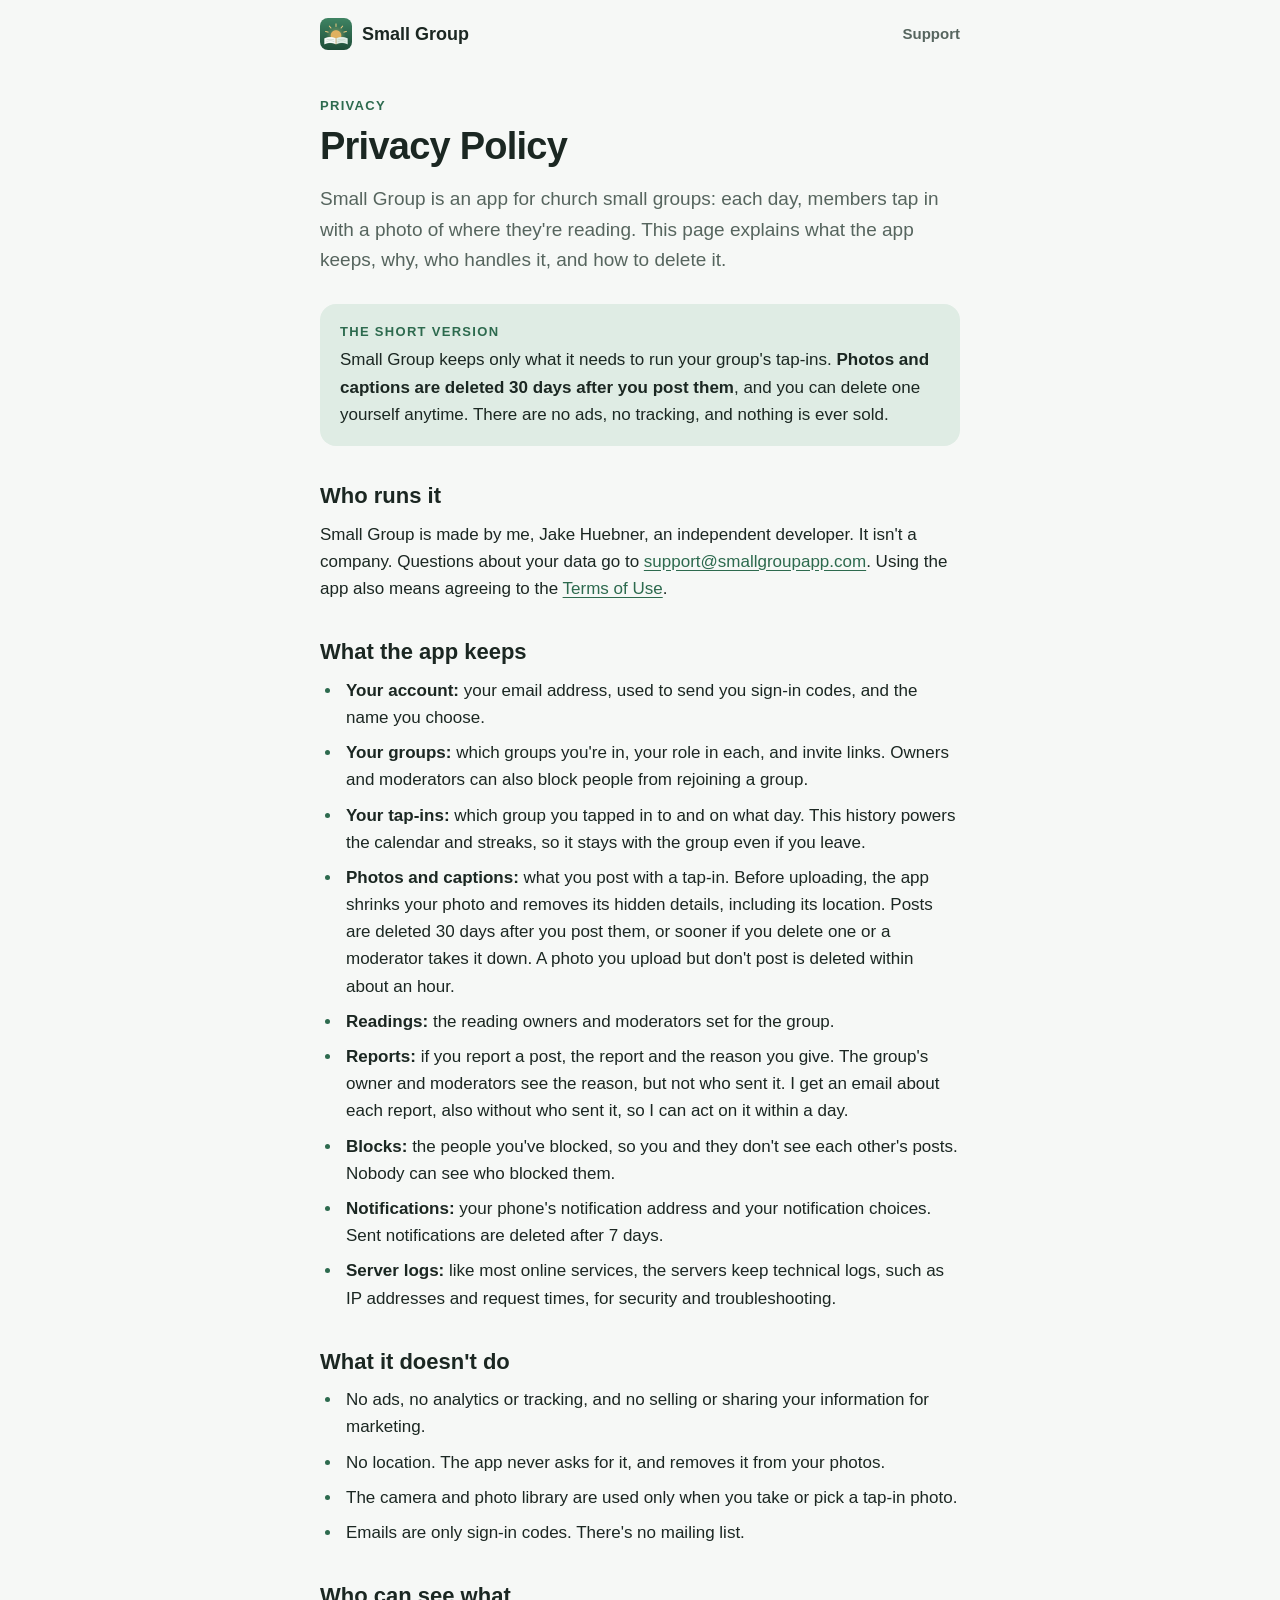
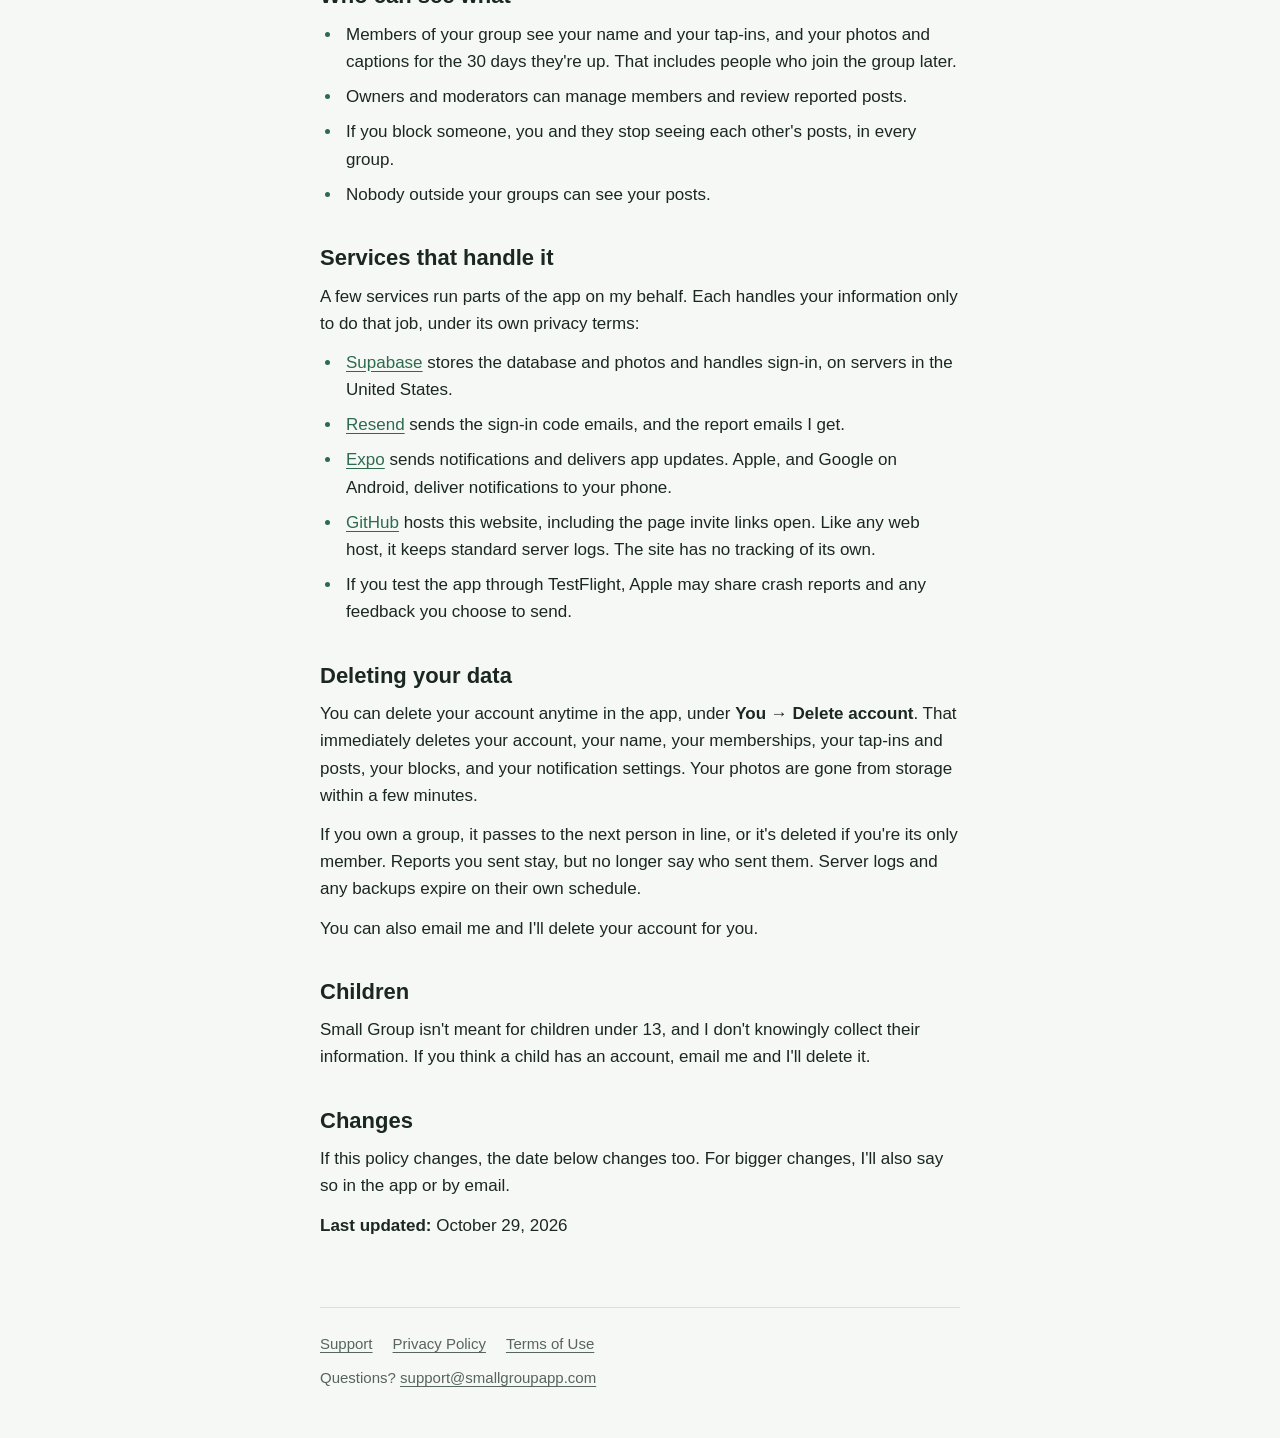
==== privacy/index.html @ ca9e0a17 "Small Group website" ====
<!DOCTYPE html>
<html lang="en">
    <head>
        <meta charset="UTF-8">
        <meta name="viewport" content="width=device-width, initial-scale=1.0">
        <meta name="theme-color" content="#F6F8F6" media="(prefers-color-scheme: light)">
        <meta name="theme-color" content="#121815" media="(prefers-color-scheme: dark)">

        <title>Privacy Policy · Small Group</title>
        <meta name="description" content="What the Small Group app keeps, why, who handles it, and how to delete it.">
        <link rel="canonical" href="https://smallgroupapp.com/privacy/">

        <link rel="icon" type="image/png" href="/assets/icon-64.png">
        <link rel="apple-touch-icon" href="/assets/apple-touch-icon.png">
        <link rel="stylesheet" href="/style.css?v=1">
    </head>

    <body>
        <header class="site-header">
            <a href="/" class="brand"><img src="/assets/icon-64.png" alt="" width="32" height="32">Small Group</a>
            <nav class="site-nav" aria-label="Site">
                <a href="/support/">Support</a>
            </nav>
        </header>

        <main class="page">
            <p class="eyebrow">Privacy</p>
            <h1>Privacy Policy</h1>

            <p class="lead">
                Small Group is an app for church small groups: each day, members tap in with a
                photo of where they're reading. This page explains what the app keeps, why,
                who handles it, and how to delete it.
            </p>

            <div class="callout">
                <span class="callout-label">The short version</span>
                <p>
                    Small Group keeps only what it needs to run your group's tap-ins.
                    <strong>Photos and captions are deleted 30 days after you post them</strong>,
                    and you can delete one yourself anytime. There are no ads, no tracking, and
                    nothing is ever sold.
                </p>
            </div>

            <section class="section">
                <h2>Who runs it</h2>
                <p>
                    Small Group is made by me, Jake Huebner, an independent developer. It isn't
                    a company. Questions about your data go to
                    <a href="mailto:support@smallgroupapp.com">support@smallgroupapp.com</a>.
                    Using the app also means agreeing to the <a href="/terms/">Terms of Use</a>.
                </p>
            </section>

            <section class="section">
                <h2>What the app keeps</h2>
                <ul class="list">
                    <li><strong>Your account:</strong> your email address, used to send you sign-in codes, and the name you choose.</li>
                    <li><strong>Your groups:</strong> which groups you're in, your role in each, and invite links. Owners and moderators can also block people from rejoining a group.</li>
                    <li><strong>Your tap-ins:</strong> which group you tapped in to and on what day. This history powers the calendar and streaks, so it stays with the group even if you leave.</li>
                    <li><strong>Photos and captions:</strong> what you post with a tap-in. Before uploading, the app shrinks your photo and removes its hidden details, including its location. Posts are deleted 30 days after you post them, or sooner if you delete one or a moderator takes it down. A photo you upload but don't post is deleted within about an hour.</li>
                    <li><strong>Readings:</strong> the reading owners and moderators set for the group.</li>
                    <li><strong>Reports:</strong> if you report a post, the report and the reason you give. The group's owner and moderators see the reason, but not who sent it. I get an email about each report, also without who sent it, so I can act on it within a day.</li>
                    <li><strong>Blocks:</strong> the people you've blocked, so you and they don't see each other's posts. Nobody can see who blocked them.</li>
                    <li><strong>Notifications:</strong> your phone's notification address and your notification choices. Sent notifications are deleted after 7 days.</li>
                    <li><strong>Server logs:</strong> like most online services, the servers keep technical logs, such as IP addresses and request times, for security and troubleshooting.</li>
                </ul>
            </section>

            <section class="section">
                <h2>What it doesn't do</h2>
                <ul class="list">
                    <li>No ads, no analytics or tracking, and no selling or sharing your information for marketing.</li>
                    <li>No location. The app never asks for it, and removes it from your photos.</li>
                    <li>The camera and photo library are used only when you take or pick a tap-in photo.</li>
                    <li>Emails are only sign-in codes. There's no mailing list.</li>
                </ul>
            </section>

            <section class="section">
                <h2>Who can see what</h2>
                <ul class="list">
                    <li>Members of your group see your name and your tap-ins, and your photos and captions for the 30 days they're up. That includes people who join the group later.</li>
                    <li>Owners and moderators can manage members and review reported posts.</li>
                    <li>If you block someone, you and they stop seeing each other's posts, in every group.</li>
                    <li>Nobody outside your groups can see your posts.</li>
                </ul>
            </section>

            <section class="section">
                <h2>Services that handle it</h2>
                <p>
                    A few services run parts of the app on my behalf. Each handles your
                    information only to do that job, under its own privacy terms:
                </p>
                <ul class="list">
                    <li><a href="https://supabase.com/privacy" target="_blank" rel="noopener noreferrer">Supabase</a> stores the database and photos and handles sign-in, on servers in the United States.</li>
                    <li><a href="https://resend.com/legal/privacy-policy" target="_blank" rel="noopener noreferrer">Resend</a> sends the sign-in code emails, and the report emails I get.</li>
                    <li><a href="https://expo.dev/privacy" target="_blank" rel="noopener noreferrer">Expo</a> sends notifications and delivers app updates. Apple, and Google on Android, deliver notifications to your phone.</li>
                    <li><a href="https://docs.github.com/en/site-policy/privacy-policies/github-general-privacy-statement" target="_blank" rel="noopener noreferrer">GitHub</a> hosts this website, including the page invite links open. Like any web host, it keeps standard server logs. The site has no tracking of its own.</li>
                    <li>If you test the app through TestFlight, Apple may share crash reports and any feedback you choose to send.</li>
                </ul>
            </section>

            <section class="section">
                <h2>Deleting your data</h2>
                <p>
                    You can delete your account anytime in the app, under <strong>You &rarr;
                    Delete account</strong>. That immediately deletes your account, your name,
                    your memberships, your tap-ins and posts, your blocks, and your notification
                    settings. Your photos are gone from storage within a few minutes.
                </p>
                <p>
                    If you own a group, it passes to the next person in line, or it's deleted if
                    you're its only member. Reports you sent stay, but no longer say who sent
                    them. Server logs and any backups expire on their own schedule.
                </p>
                <p>
                    You can also email me and I'll delete your account for you.
                </p>
            </section>

            <section class="section">
                <h2>Children</h2>
                <p>
                    Small Group isn't meant for children under 13, and I don't knowingly collect
                    their information. If you think a child has an account, email me and I'll
                    delete it.
                </p>
            </section>

            <section class="section">
                <h2>Changes</h2>
                <p>
                    If this policy changes, the date below changes too. For bigger changes, I'll
                    also say so in the app or by email.
                </p>
                <p><strong>Last updated:</strong> October 29, 2026</p>
            </section>
        </main>

        <footer class="site-footer">
            <nav aria-label="More">
                <a href="/support/">Support</a>
                <a href="/privacy/" aria-current="page">Privacy Policy</a>
                <a href="/terms/">Terms of Use</a>
            </nav>
            <p>Questions? <a href="mailto:support@smallgroupapp.com">support@smallgroupapp.com</a></p>
        </footer>
    </body>
</html>
---- style.css ----
/* Small Group's website. The colors are the app's own (see
   mobile/src/constants/colors.ts in the SmallGroup repo), and like the app,
   the site follows the phone's light or dark setting. */

:root
{
    color-scheme: light dark;

    --background: #F6F8F6;
    --card: #FFFFFF;
    --text: #1B2722;
    --muted: #56655E;
    --line: #D9E1DC;
    --accent: #2D6A4E;
    --on-accent: #FFFFFF;
    --accent-soft: #DFECE4;

    /* The green band at the top of the home and invite pages, from the app icon. */
    --band-top: #3F8566;
    --band-bottom: #234F3C;
    --band-text: #F6F8F6;
    --band-muted: #D2E5D9;
    --sun: #F5DCAB;

    --font: -apple-system, BlinkMacSystemFont, "Segoe UI", Roboto, Helvetica, Arial, sans-serif;
    --width: 680px;
    --radius: 16px;
}

@media (prefers-color-scheme: dark)
{
    :root
    {
        --background: #121815;
        --card: #19211D;
        --text: #E4ECE7;
        --muted: #A0AEA7;
        --line: #29332F;
        --accent: #7AC49E;
        --on-accent: #0C1912;
        --accent-soft: #1C3126;

        --band-top: #2A5C46;
        --band-bottom: #17352A;
    }
}

*,
*::before,
*::after
{
    box-sizing: border-box;
}

html
{
    -webkit-text-size-adjust: 100%;
}

body
{
    margin: 0;
    background: var(--background);
    color: var(--text);
    font: 17px/1.6 var(--font);
    -webkit-font-smoothing: antialiased;
}

img,
svg
{
    display: block;
}

a
{
    color: var(--accent);
    text-underline-offset: 3px;
}

a:hover
{
    text-decoration-thickness: 2px;
}

a:focus-visible
{
    outline: 3px solid var(--accent);
    outline-offset: 3px;
    border-radius: 6px;
}

/* Keeps hidden things hidden, even ones whose class sets a display. */
[hidden]
{
    display: none !important;
}

/* ---------- Header and footer ---------- */

.site-header
{
    display: flex;
    align-items: center;
    justify-content: space-between;
    gap: 16px;
    max-width: var(--width);
    margin: 0 auto;
    padding: 18px 20px;
}

.brand
{
    display: inline-flex;
    align-items: center;
    gap: 10px;
    color: var(--text);
    font-size: 18px;
    font-weight: 700;
    text-decoration: none;
}

.brand img
{
    width: 32px;
    height: 32px;
    border-radius: 8px;
}

.site-nav a
{
    color: var(--muted);
    font-size: 15px;
    font-weight: 600;
    text-decoration: none;
}

.site-nav a:hover
{
    color: var(--accent);
}

.site-footer
{
    max-width: var(--width);
    margin: 0 auto;
    padding: 0 20px 48px;
    color: var(--muted);
    font-size: 15px;
}

.site-footer nav
{
    display: flex;
    flex-wrap: wrap;
    gap: 6px 20px;
    padding-top: 24px;
    border-top: 1px solid var(--line);
}

.site-footer a
{
    color: var(--muted);
}

.site-footer p
{
    margin: 10px 0 0;
}

/* ---------- The green band ---------- */

.band
{
    padding-bottom: 64px;
    /* A soft glow behind the sun, like the one on the app icon. */
    background:
        radial-gradient(340px 220px at 50% 165px, rgba(235, 198, 125, 0.28), transparent 70%),
        linear-gradient(180deg, var(--band-top), var(--band-bottom));
    /* Curves along the bottom, like the pages of the open book. */
    border-bottom-left-radius: 50% 44px;
    border-bottom-right-radius: 50% 44px;
    color: var(--band-text);
}

.band .brand,
.band .site-nav a
{
    color: var(--band-text);
}

.hero
{
    max-width: var(--width);
    margin: 0 auto;
    padding: 20px 20px 0;
    text-align: center;
}

.hero-art
{
    width: 150px;
    height: 150px;
    margin: 0 auto 18px;
}

.hero h1
{
    margin: 0;
    font-size: clamp(36px, 10vw, 46px);
    line-height: 1.1;
    letter-spacing: -0.02em;
}

.hero-subtitle
{
    margin: 8px 0 0;
    color: var(--sun);
    font-size: 14px;
    font-weight: 700;
    letter-spacing: 0.1em;
    text-transform: uppercase;
}

.hero-lead
{
    max-width: 30em;
    margin: 18px auto 0;
    color: var(--band-muted);
    font-size: 19px;
}

.badge
{
    display: inline-block;
    margin: 26px 0 0;
    padding: 10px 20px;
    border: 1px solid rgba(246, 248, 246, 0.45);
    border-radius: 999px;
    font-size: 15px;
    font-weight: 600;
}

/* ---------- Pages ---------- */

.page
{
    max-width: var(--width);
    margin: 0 auto;
    padding: 12px 20px 56px;
}

.eyebrow
{
    margin: 16px 0 8px;
    color: var(--accent);
    font-size: 13px;
    font-weight: 700;
    letter-spacing: 0.1em;
    text-transform: uppercase;
}

.page h1
{
    margin: 0;
    font-size: clamp(30px, 8vw, 38px);
    line-height: 1.15;
    letter-spacing: -0.02em;
}

.lead
{
    margin: 16px 0 0;
    color: var(--muted);
    font-size: 19px;
}

.callout
{
    margin: 28px 0 0;
    padding: 18px 20px;
    background: var(--accent-soft);
    border-radius: var(--radius);
}

.callout-label
{
    display: block;
    margin-bottom: 4px;
    color: var(--accent);
    font-size: 13px;
    font-weight: 700;
    letter-spacing: 0.1em;
    text-transform: uppercase;
}

.callout p
{
    margin: 0;
}

.section
{
    margin-top: 36px;
}

.section h2
{
    margin: 0 0 10px;
    font-size: 22px;
    line-height: 1.3;
}

.section p
{
    margin: 0 0 12px;
}

.list
{
    margin: 0;
    padding-left: 22px;
}

.list li
{
    margin: 8px 0;
    padding-left: 4px;
}

.list li::marker
{
    color: var(--accent);
}

.button
{
    display: inline-block;
    padding: 13px 26px;
    background: var(--accent);
    border-radius: 999px;
    color: var(--on-accent);
    font-weight: 700;
    text-decoration: none;
}

.button:hover
{
    filter: brightness(1.08);
}

/* ---------- Home ---------- */

.features
{
    display: grid;
    gap: 12px;
    margin: 8px 0 0;
    padding: 0;
    list-style: none;
}

.feature
{
    display: flex;
    align-items: flex-start;
    gap: 16px;
    padding: 18px 20px;
    background: var(--card);
    border: 1px solid var(--line);
    border-radius: var(--radius);
}

.feature-icon
{
    display: grid;
    flex: none;
    place-items: center;
    width: 44px;
    height: 44px;
    background: var(--accent-soft);
    border-radius: 12px;
    color: var(--accent);
}

.feature h2
{
    margin: 0 0 2px;
    font-size: 18px;
    line-height: 1.35;
}

.feature p
{
    margin: 0;
    color: var(--muted);
}

.fine-print
{
    margin: 24px 0 0;
    color: var(--muted);
    font-size: 15px;
    text-align: center;
}
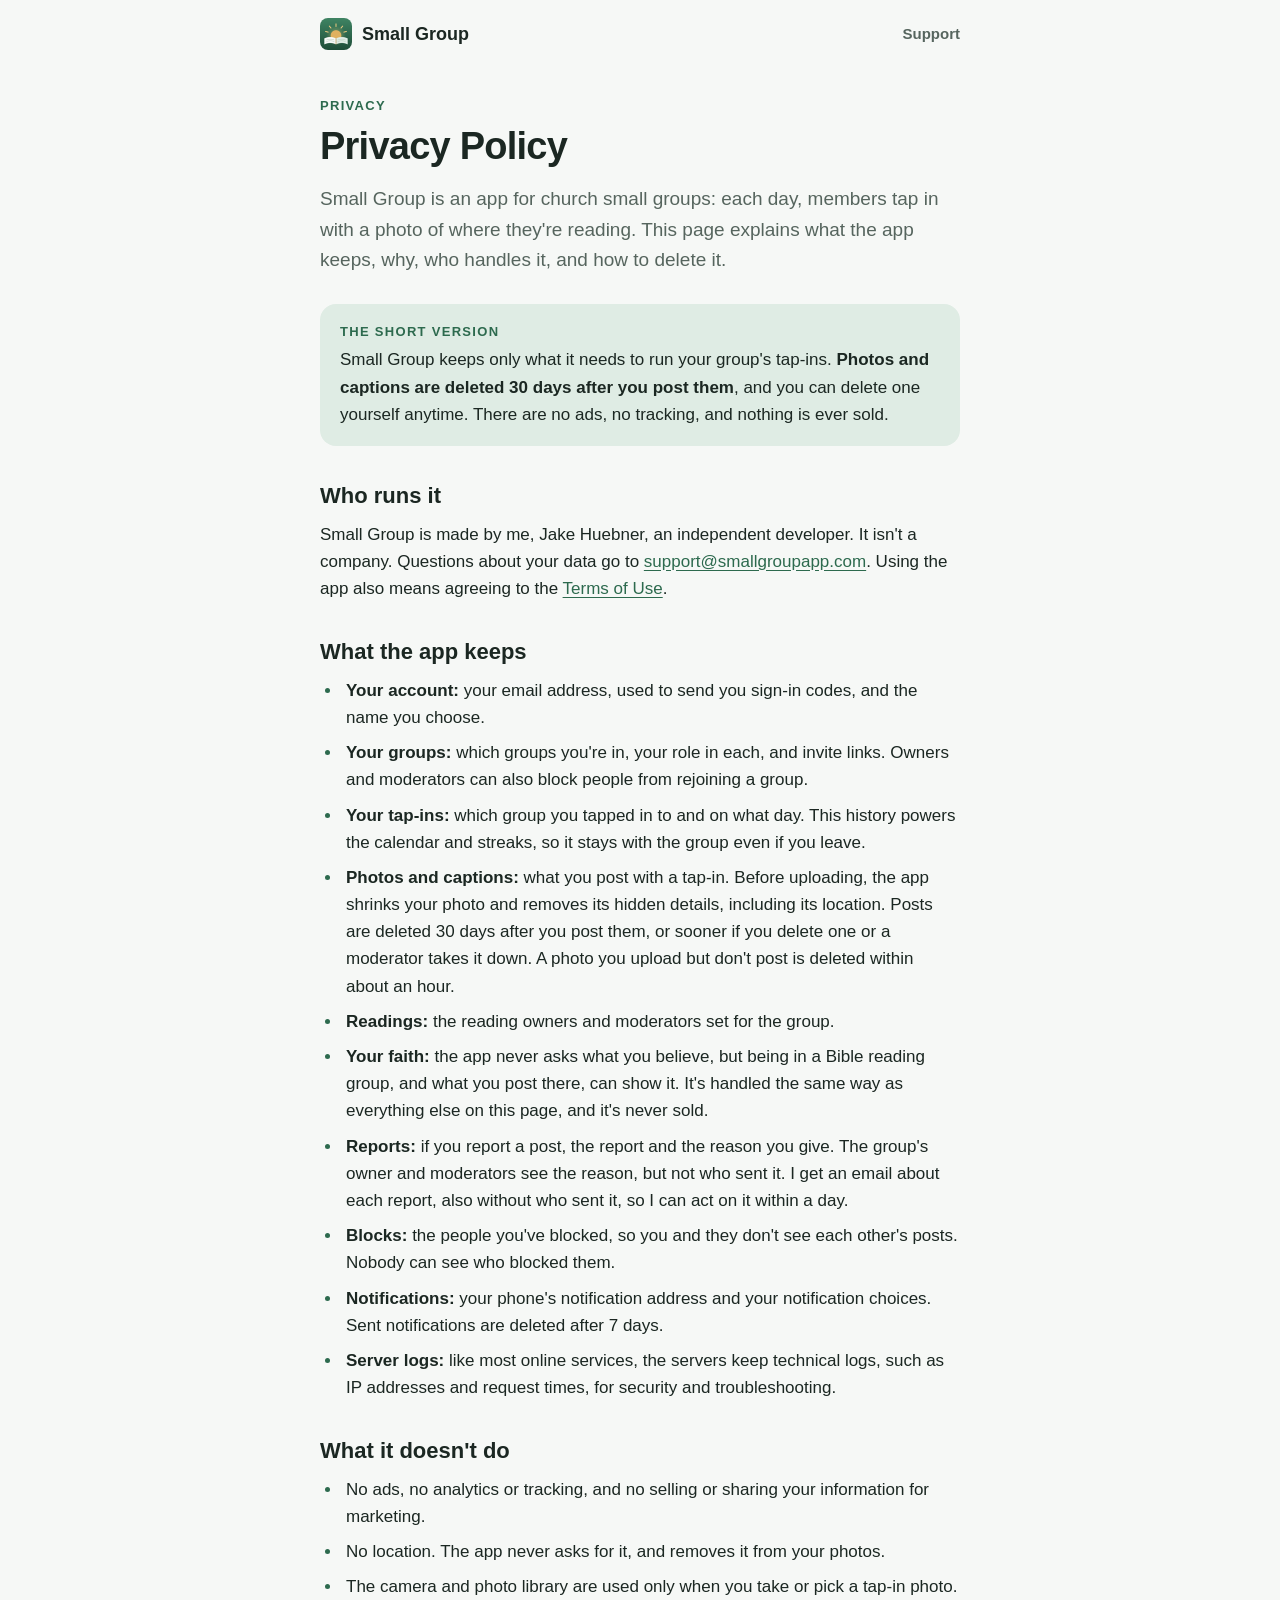
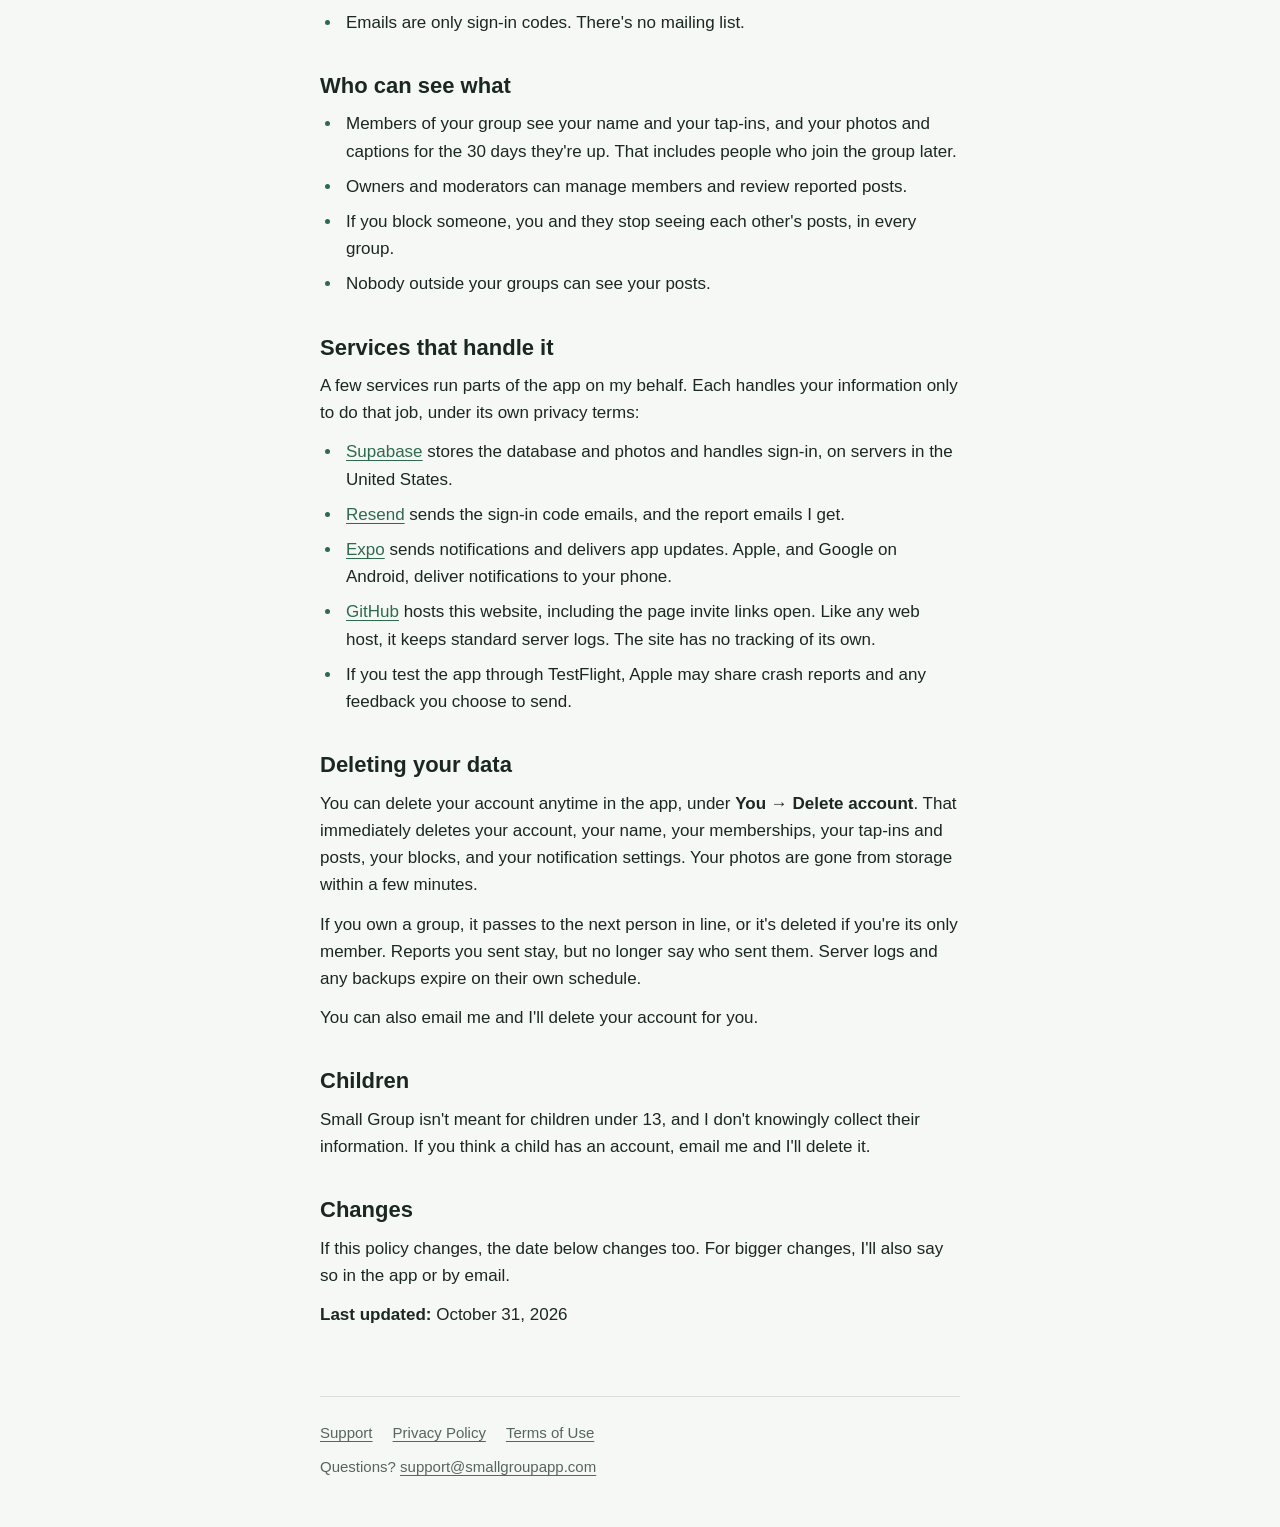
==== commit b02b9982: "Say that being in a Bible group can show someone's faith" ====
--- a/privacy/index.html
+++ b/privacy/index.html
@@ -61,6 +61,7 @@
                     <li><strong>Your tap-ins:</strong> which group you tapped in to and on what day. This history powers the calendar and streaks, so it stays with the group even if you leave.</li>
                     <li><strong>Photos and captions:</strong> what you post with a tap-in. Before uploading, the app shrinks your photo and removes its hidden details, including its location. Posts are deleted 30 days after you post them, or sooner if you delete one or a moderator takes it down. A photo you upload but don't post is deleted within about an hour.</li>
                     <li><strong>Readings:</strong> the reading owners and moderators set for the group.</li>
+                    <li><strong>Your faith:</strong> the app never asks what you believe, but being in a Bible reading group, and what you post there, can show it. It's handled the same way as everything else on this page, and it's never sold.</li>
                     <li><strong>Reports:</strong> if you report a post, the report and the reason you give. The group's owner and moderators see the reason, but not who sent it. I get an email about each report, also without who sent it, so I can act on it within a day.</li>
                     <li><strong>Blocks:</strong> the people you've blocked, so you and they don't see each other's posts. Nobody can see who blocked them.</li>
                     <li><strong>Notifications:</strong> your phone's notification address and your notification choices. Sent notifications are deleted after 7 days.</li>
@@ -136,7 +137,7 @@
                     If this policy changes, the date below changes too. For bigger changes, I'll
                     also say so in the app or by email.
                 </p>
-                <p><strong>Last updated:</strong> October 29, 2026</p>
+                <p><strong>Last updated:</strong> October 31, 2026</p>
             </section>
         </main>
 
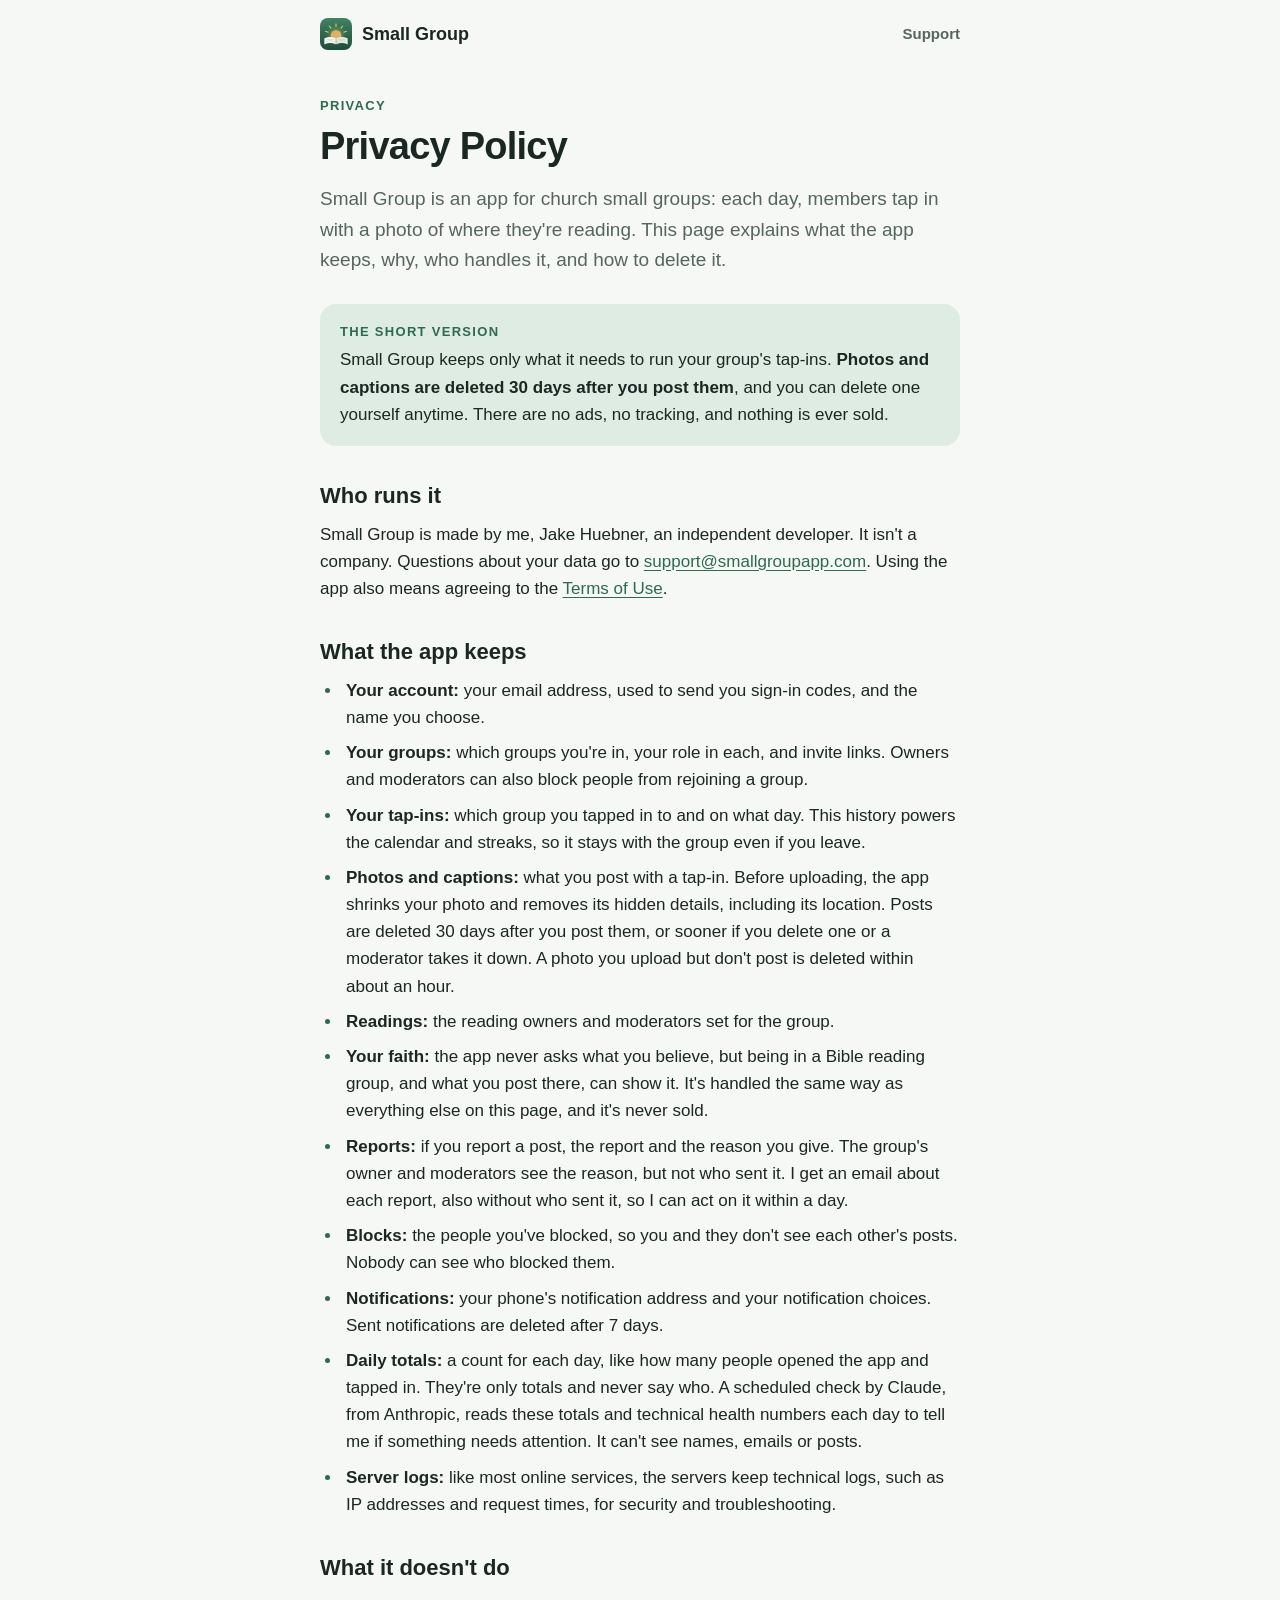
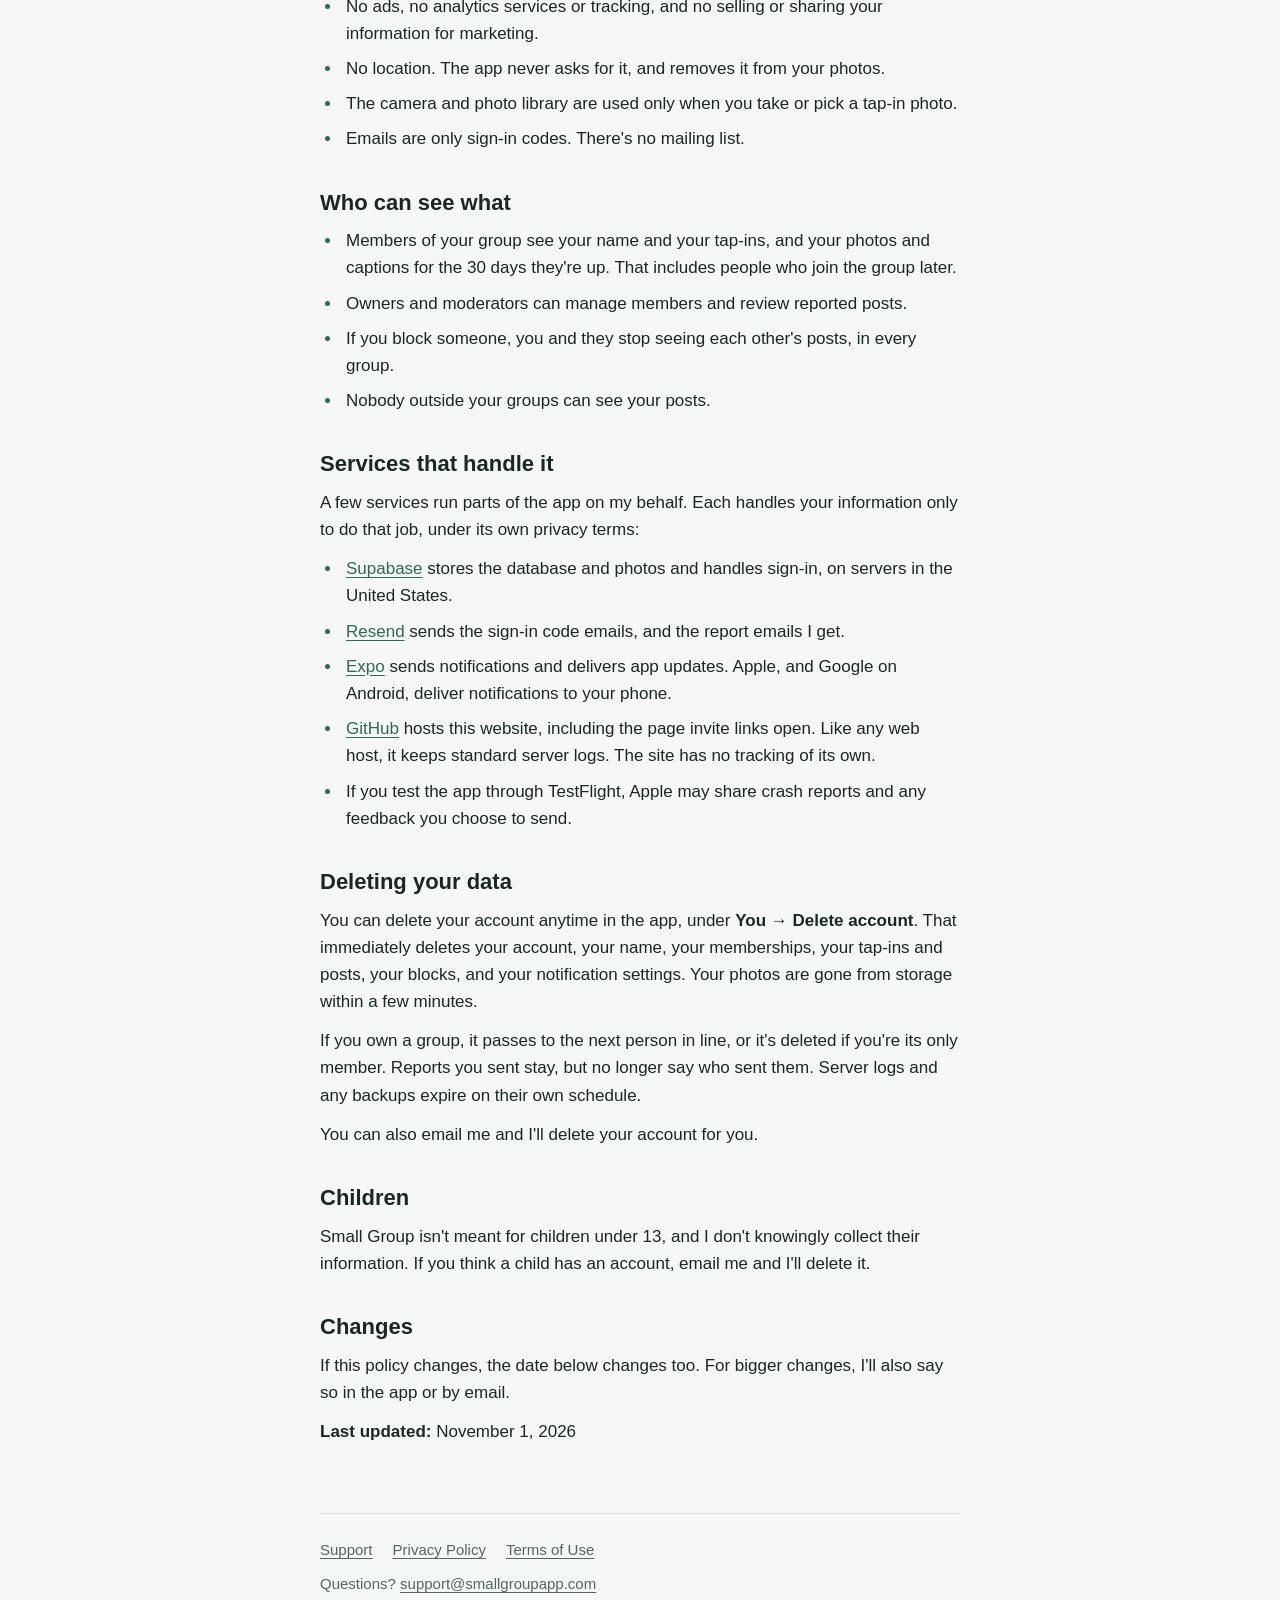
==== commit b36710f3: "Mention daily totals and the daily check in the privacy policy" ====
--- a/privacy/index.html
+++ b/privacy/index.html
@@ -65,6 +65,7 @@
                     <li><strong>Reports:</strong> if you report a post, the report and the reason you give. The group's owner and moderators see the reason, but not who sent it. I get an email about each report, also without who sent it, so I can act on it within a day.</li>
                     <li><strong>Blocks:</strong> the people you've blocked, so you and they don't see each other's posts. Nobody can see who blocked them.</li>
                     <li><strong>Notifications:</strong> your phone's notification address and your notification choices. Sent notifications are deleted after 7 days.</li>
+                    <li><strong>Daily totals:</strong> a count for each day, like how many people opened the app and tapped in. They're only totals and never say who. A scheduled check by Claude, from Anthropic, reads these totals and technical health numbers each day to tell me if something needs attention. It can't see names, emails or posts.</li>
                     <li><strong>Server logs:</strong> like most online services, the servers keep technical logs, such as IP addresses and request times, for security and troubleshooting.</li>
                 </ul>
             </section>
@@ -72,7 +73,7 @@
             <section class="section">
                 <h2>What it doesn't do</h2>
                 <ul class="list">
-                    <li>No ads, no analytics or tracking, and no selling or sharing your information for marketing.</li>
+                    <li>No ads, no analytics services or tracking, and no selling or sharing your information for marketing.</li>
                     <li>No location. The app never asks for it, and removes it from your photos.</li>
                     <li>The camera and photo library are used only when you take or pick a tap-in photo.</li>
                     <li>Emails are only sign-in codes. There's no mailing list.</li>
@@ -137,7 +138,7 @@
                     If this policy changes, the date below changes too. For bigger changes, I'll
                     also say so in the app or by email.
                 </p>
-                <p><strong>Last updated:</strong> October 31, 2026</p>
+                <p><strong>Last updated:</strong> November 1, 2026</p>
             </section>
         </main>
 
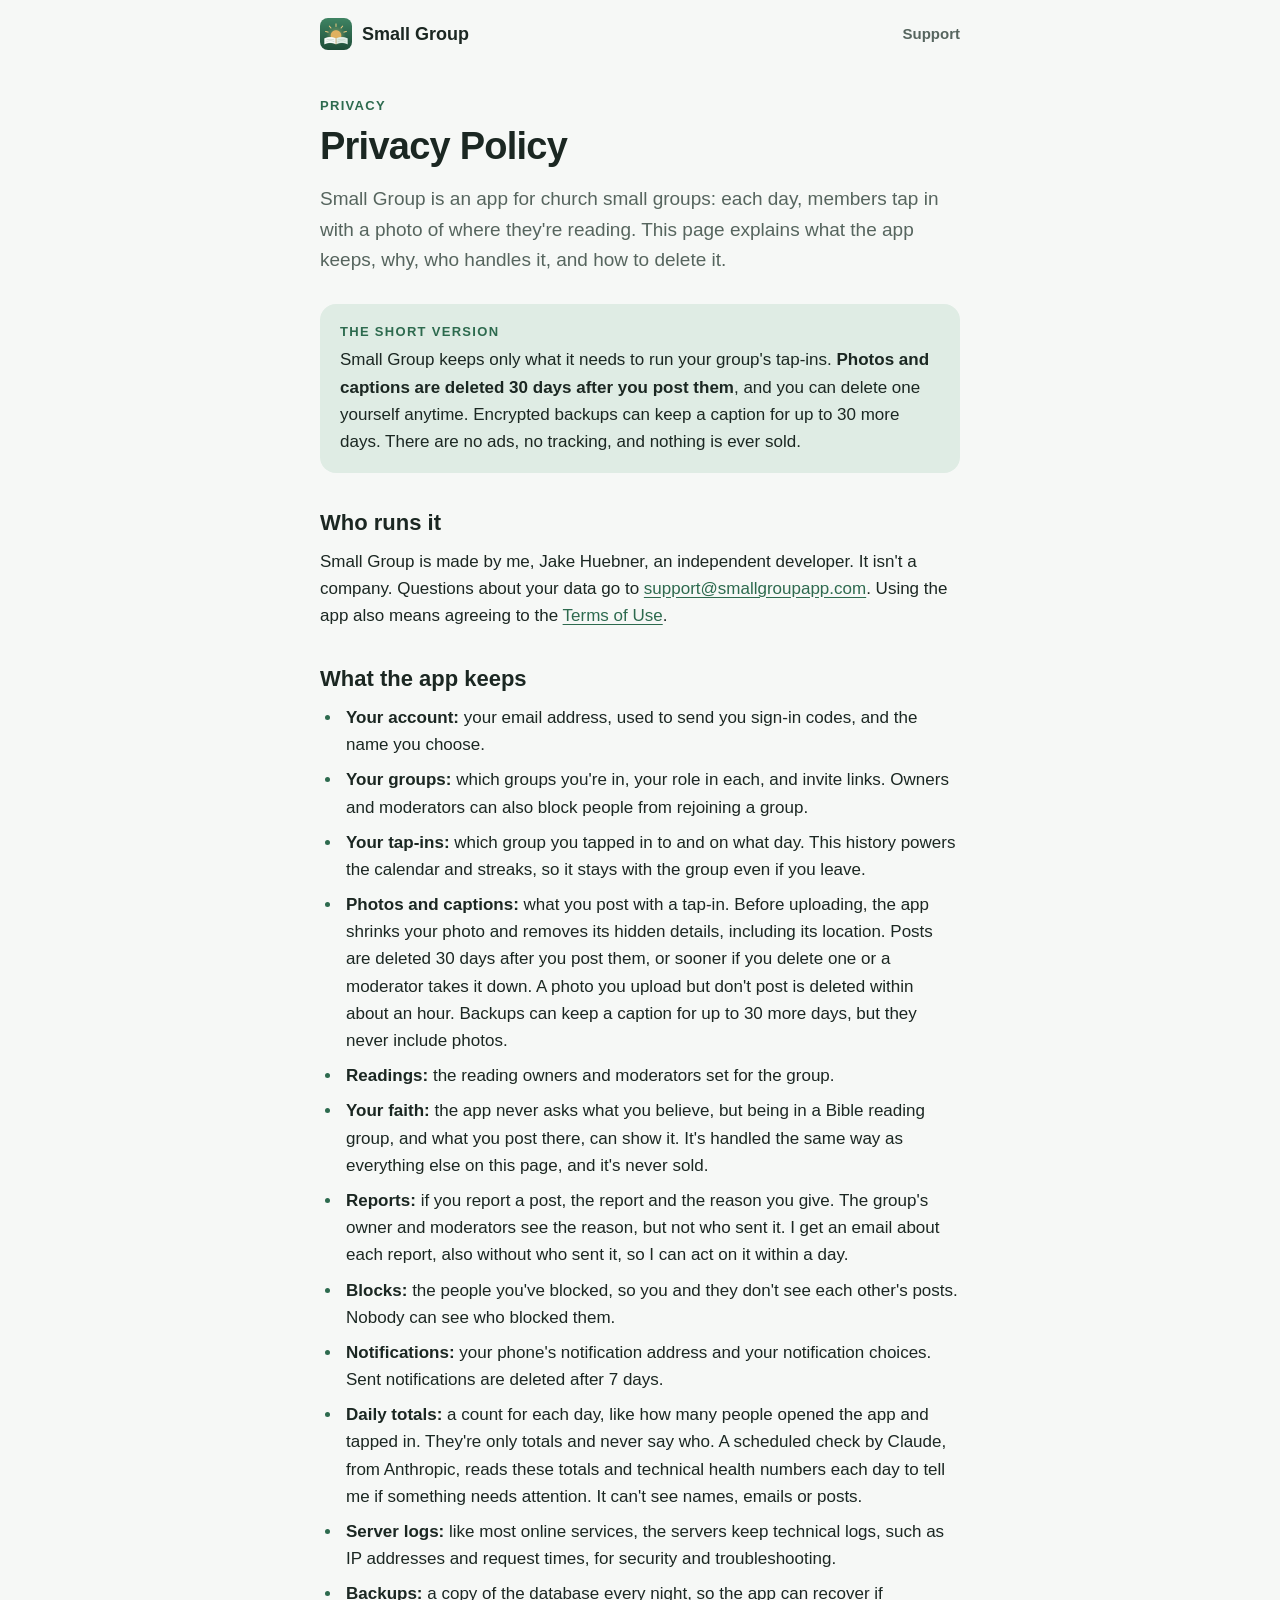
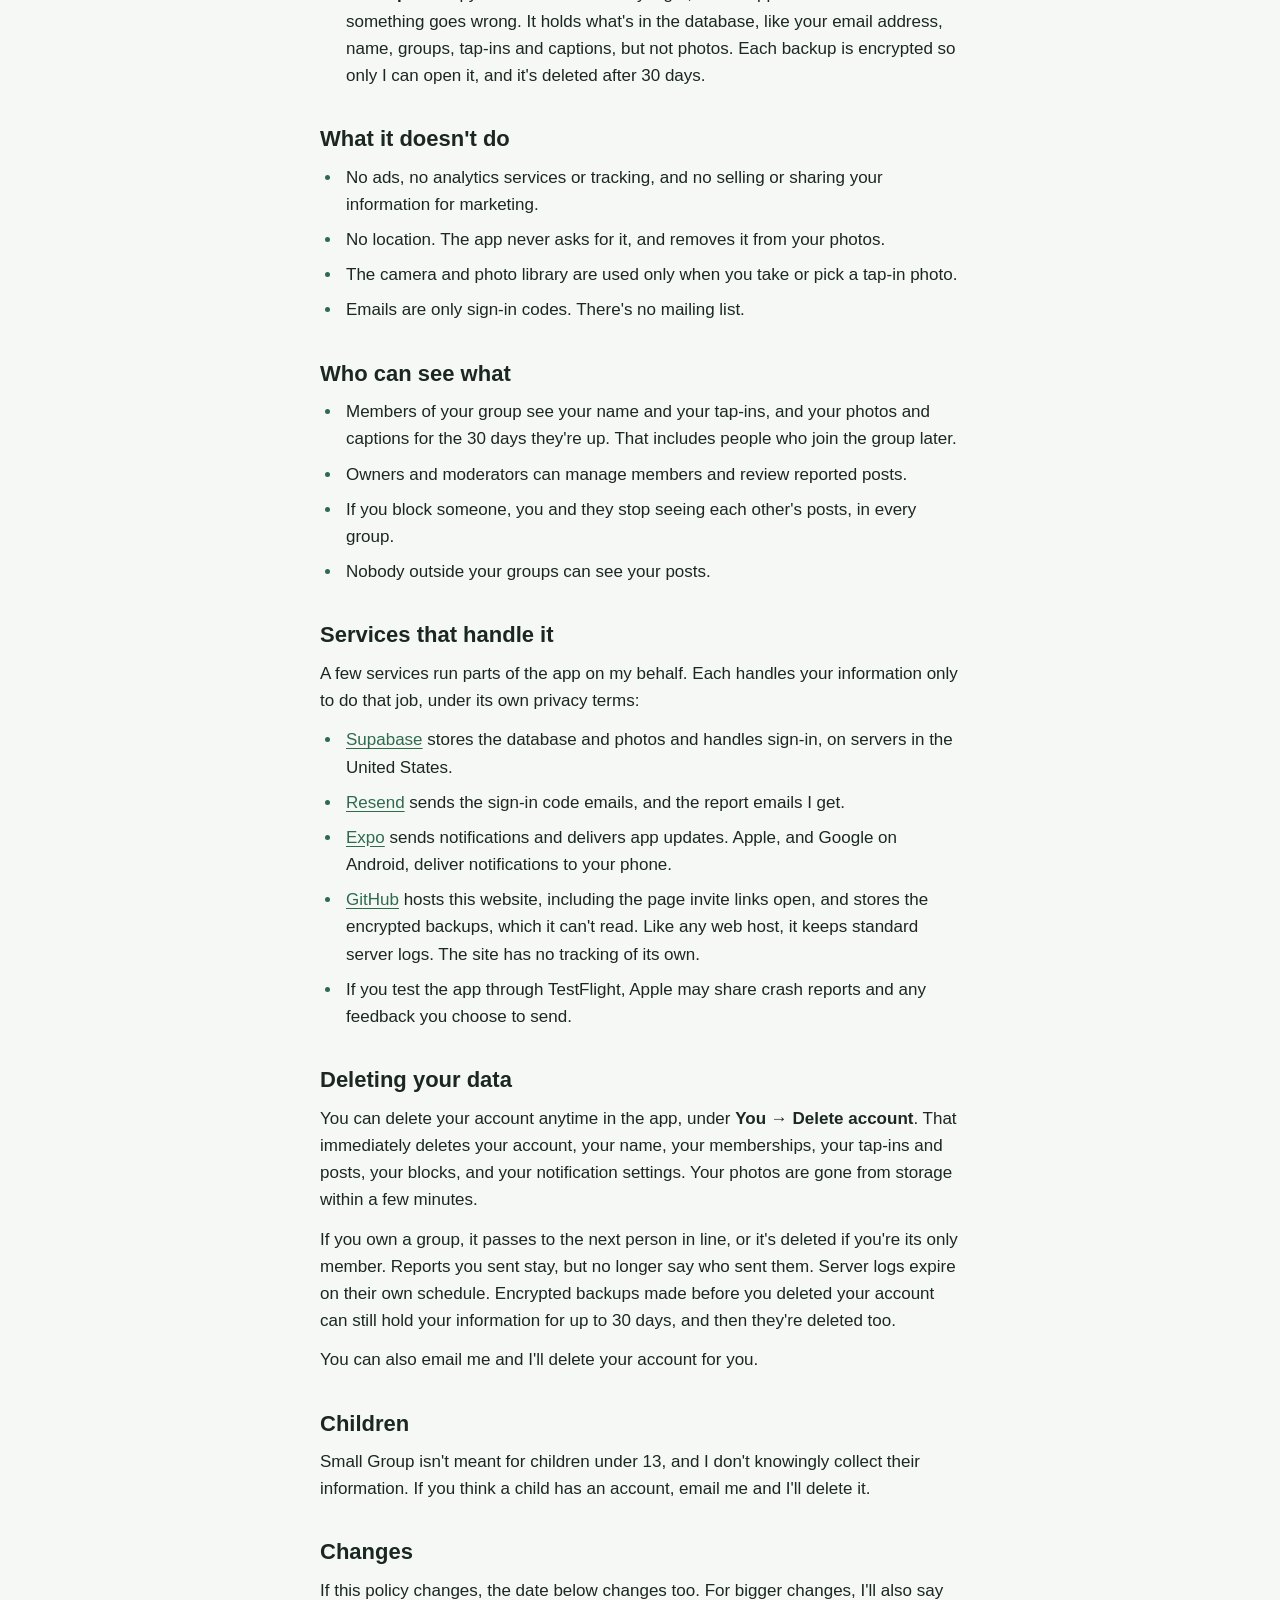
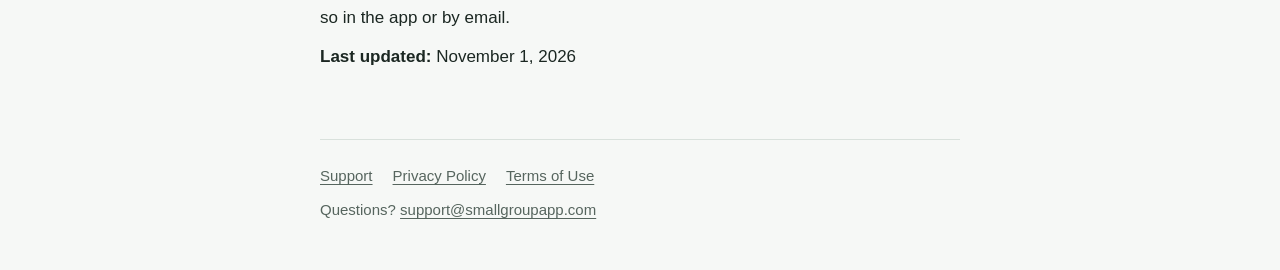
==== commit d70990e7: "Explain the encrypted backups in the privacy policy Co-Authored-By: Claude Opus 5.5 <noreply@anthrop" ====
--- a/privacy/index.html
+++ b/privacy/index.html
@@ -38,8 +38,9 @@
                 <p>
                     Small Group keeps only what it needs to run your group's tap-ins.
                     <strong>Photos and captions are deleted 30 days after you post them</strong>,
-                    and you can delete one yourself anytime. There are no ads, no tracking, and
-                    nothing is ever sold.
+                    and you can delete one yourself anytime. Encrypted backups can keep a caption
+                    for up to 30 more days. There are no ads, no tracking, and nothing is ever
+                    sold.
                 </p>
             </div>
 
@@ -59,7 +60,7 @@
                     <li><strong>Your account:</strong> your email address, used to send you sign-in codes, and the name you choose.</li>
                     <li><strong>Your groups:</strong> which groups you're in, your role in each, and invite links. Owners and moderators can also block people from rejoining a group.</li>
                     <li><strong>Your tap-ins:</strong> which group you tapped in to and on what day. This history powers the calendar and streaks, so it stays with the group even if you leave.</li>
-                    <li><strong>Photos and captions:</strong> what you post with a tap-in. Before uploading, the app shrinks your photo and removes its hidden details, including its location. Posts are deleted 30 days after you post them, or sooner if you delete one or a moderator takes it down. A photo you upload but don't post is deleted within about an hour.</li>
+                    <li><strong>Photos and captions:</strong> what you post with a tap-in. Before uploading, the app shrinks your photo and removes its hidden details, including its location. Posts are deleted 30 days after you post them, or sooner if you delete one or a moderator takes it down. A photo you upload but don't post is deleted within about an hour. Backups can keep a caption for up to 30 more days, but they never include photos.</li>
                     <li><strong>Readings:</strong> the reading owners and moderators set for the group.</li>
                     <li><strong>Your faith:</strong> the app never asks what you believe, but being in a Bible reading group, and what you post there, can show it. It's handled the same way as everything else on this page, and it's never sold.</li>
                     <li><strong>Reports:</strong> if you report a post, the report and the reason you give. The group's owner and moderators see the reason, but not who sent it. I get an email about each report, also without who sent it, so I can act on it within a day.</li>
@@ -67,6 +68,7 @@
                     <li><strong>Notifications:</strong> your phone's notification address and your notification choices. Sent notifications are deleted after 7 days.</li>
                     <li><strong>Daily totals:</strong> a count for each day, like how many people opened the app and tapped in. They're only totals and never say who. A scheduled check by Claude, from Anthropic, reads these totals and technical health numbers each day to tell me if something needs attention. It can't see names, emails or posts.</li>
                     <li><strong>Server logs:</strong> like most online services, the servers keep technical logs, such as IP addresses and request times, for security and troubleshooting.</li>
+                    <li><strong>Backups:</strong> a copy of the database every night, so the app can recover if something goes wrong. It holds what's in the database, like your email address, name, groups, tap-ins and captions, but not photos. Each backup is encrypted so only I can open it, and it's deleted after 30 days.</li>
                 </ul>
             </section>
 
@@ -100,7 +102,7 @@
                     <li><a href="https://supabase.com/privacy" target="_blank" rel="noopener noreferrer">Supabase</a> stores the database and photos and handles sign-in, on servers in the United States.</li>
                     <li><a href="https://resend.com/legal/privacy-policy" target="_blank" rel="noopener noreferrer">Resend</a> sends the sign-in code emails, and the report emails I get.</li>
                     <li><a href="https://expo.dev/privacy" target="_blank" rel="noopener noreferrer">Expo</a> sends notifications and delivers app updates. Apple, and Google on Android, deliver notifications to your phone.</li>
-                    <li><a href="https://docs.github.com/en/site-policy/privacy-policies/github-general-privacy-statement" target="_blank" rel="noopener noreferrer">GitHub</a> hosts this website, including the page invite links open. Like any web host, it keeps standard server logs. The site has no tracking of its own.</li>
+                    <li><a href="https://docs.github.com/en/site-policy/privacy-policies/github-general-privacy-statement" target="_blank" rel="noopener noreferrer">GitHub</a> hosts this website, including the page invite links open, and stores the encrypted backups, which it can't read. Like any web host, it keeps standard server logs. The site has no tracking of its own.</li>
                     <li>If you test the app through TestFlight, Apple may share crash reports and any feedback you choose to send.</li>
                 </ul>
             </section>
@@ -116,7 +118,9 @@
                 <p>
                     If you own a group, it passes to the next person in line, or it's deleted if
                     you're its only member. Reports you sent stay, but no longer say who sent
-                    them. Server logs and any backups expire on their own schedule.
+                    them. Server logs expire on their own schedule. Encrypted backups made before
+                    you deleted your account can still hold your information for up to 30 days,
+                    and then they're deleted too.
                 </p>
                 <p>
                     You can also email me and I'll delete your account for you.
